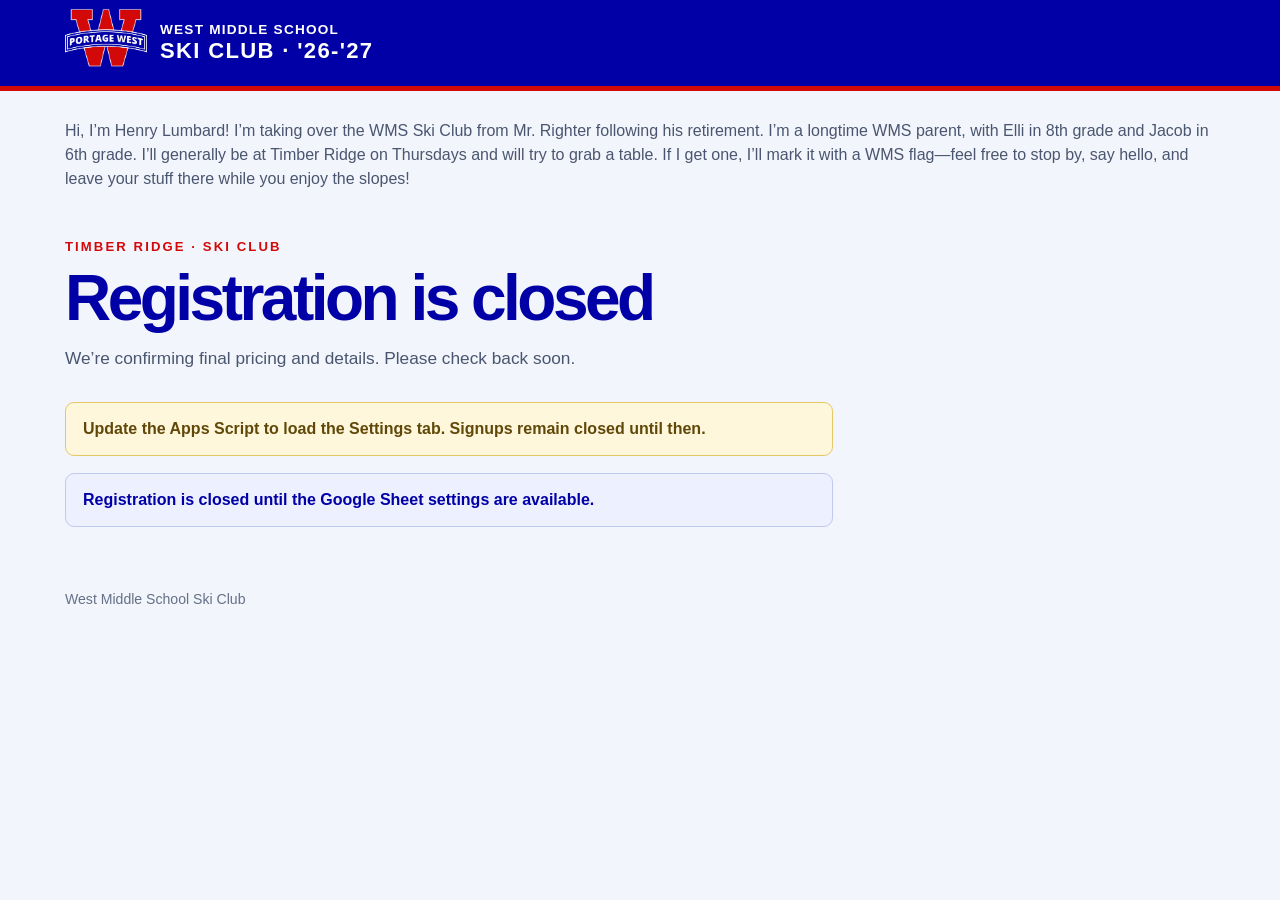
==== index.html @ 6fa9acde "Use Venmo payment links for app and web with amount and registration note" ====
<!doctype html>
<html lang="en">
<head>
  <meta charset="utf-8">
  <meta name="viewport" content="width=device-width, initial-scale=1">
  <meta name="theme-color" content="#0000a6">
  <meta name="description" content="West Middle School Ski Club punch card registration.">
  <title>Punch cards | West Middle School Ski Club</title>
  <link rel="icon" href="assets/favicon.ico?v=20261012-west" sizes="any">
  <link rel="icon" href="assets/favicon-32.png?v=20261012-west" type="image/png" sizes="32x32">
  <link rel="apple-touch-icon" href="assets/apple-touch-icon.png?v=20261012-west" sizes="180x180">
  <meta property="og:type" content="website">
  <meta property="og:site_name" content="West Middle School Ski Club">
  <meta property="og:title" content="West Middle School Ski Club · 2026–2027">
  <meta property="og:description" content="Register for Timber Ridge ski club punch cards and view cardholder prices for lift tickets, rentals, tubing, and student ski lessons.">
  <meta property="og:url" content="https://hanklumbard.github.io/west-middle-ski-club/">
  <meta property="og:image" content="https://hanklumbard.github.io/west-middle-ski-club/assets/share-preview.png?v=20261012-west">
  <meta property="og:image:secure_url" content="https://hanklumbard.github.io/west-middle-ski-club/assets/share-preview.png?v=20261012-west">
  <meta property="og:image:type" content="image/png">
  <meta property="og:image:width" content="1200">
  <meta property="og:image:height" content="630">
  <meta property="og:image:alt" content="Portage West Pioneers school logo">
  <meta name="twitter:card" content="summary_large_image">
  <meta name="twitter:title" content="West Middle School Ski Club · 2026–2027">
  <meta name="twitter:description" content="Timber Ridge punch card registration and cardholder prices.">
  <meta name="twitter:image" content="https://hanklumbard.github.io/west-middle-ski-club/assets/share-preview.png?v=20261012-west">
  <meta name="twitter:image:alt" content="Portage West Pioneers school logo">
  <link rel="stylesheet" href="styles-registration-settings.css?v=20261012-turnstile">
  <script src="config.js" defer></script>
  <script src="script.js?v=20261012-venmo-payment" defer></script>
</head>
<body>
  <header class="site-header">
    <div class="wrap header-inner">
      <a class="brand" href="./" aria-label="West Middle School Ski Club, home">
        <img class="brand-logo" src="assets/westmiddle.svg" alt="" width="82" height="69">
        <span class="brand-name">WEST MIDDLE SCHOOL <strong>SKI CLUB · '26-'27</strong></span>
      </a>
      <span class="header-price" hidden>PUNCH CARDS <strong id="headerPrices">Student $45 · Adult $45</strong></span>
    </div>
  </header>

  <section class="wrap club-welcome" aria-label="A welcome from the ski club organizer">
    <p>Hi, I’m Henry Lumbard! I’m taking over the WMS Ski Club from Mr. Righter following his retirement. I’m a longtime WMS parent, with Elli in 8th grade and Jacob in 6th grade. I’ll generally be at Timber Ridge on Thursdays and will try to grab a table. If I get one, I’ll mark it with a WMS flag—feel free to stop by, say hello, and leave your stuff there while you enjoy the slopes!</p>
  </section>

  <main class="wrap main-grid">
    <div class="main-column">
      <div class="intro">
        <p class="eyebrow">TIMBER RIDGE · SKI CLUB</p>
        <h1 id="pageTitle">Checking registration status…</h1>
        <p id="pageIntro">Loading current registration details.</p>
      </div>

      <div id="setupNotice" class="notice notice-setup" hidden role="status">Online registration is being set up. Please check back soon.</div>
      <div id="errorNotice" class="notice notice-error" hidden role="alert" tabindex="-1"></div>
      <div id="closedNotice" class="notice notice-closed" hidden role="status">Registration is closed while final pricing and details are being confirmed.</div>

      <form id="signupForm" novalidate hidden>
        <section class="form-section" aria-labelledby="guardianHeading">
          <div class="section-heading"><span class="section-num">01</span><div><h2 id="guardianHeading">Parent or guardian</h2><p>We’ll use this contact information for your registration.</p></div></div>
          <div class="field-grid two">
            <label>First name <input name="firstName" autocomplete="given-name" required maxlength="80"></label>
            <label>Last name <input name="lastName" autocomplete="family-name" required maxlength="80"></label>
            <label>Email <input name="email" type="email" autocomplete="email" inputmode="email" required maxlength="160"></label>
            <label>Cell phone <input name="cell" type="tel" autocomplete="tel" inputmode="tel" required maxlength="30"></label>
          </div>
          <div class="field-grid address">
            <label class="street">Street address <input name="street" autocomplete="street-address" required maxlength="160"></label>
            <label>City <input name="city" autocomplete="address-level2" required maxlength="80"></label>
            <label>State <input name="state" autocomplete="address-level1" required maxlength="40" value="MI"></label>
            <label>ZIP code <input name="zip" autocomplete="postal-code" inputmode="numeric" required maxlength="15"></label>
          </div>
          <fieldset class="choice-fieldset" id="guardianChoice">
            <legend>Does this parent or guardian need a punch card?</legend>
            <div class="choice-row">
              <label class="choice"><input type="radio" name="guardianCard" value="yes" required><span>Yes, add my card</span></label>
              <label class="choice"><input type="radio" name="guardianCard" value="no" required><span>No, I’m purchasing for others</span></label>
            </div>
          </fieldset>
        </section>

        <section class="form-section" aria-labelledby="peopleHeading">
          <div class="section-heading"><span class="section-num">02</span><div><h2 id="peopleHeading">Other cardholders</h2><p>Add students or adults. Each person gets a punch card.</p></div></div>
          <div id="peopleList" class="people-list"></div>
          <button id="addPerson" class="add-button" type="button"><span aria-hidden="true">+</span> Add a person</button>
        </section>

        <section class="checkout" aria-labelledby="totalHeading">
          <div><p class="checkout-label" id="totalHeading">Your punch cards</p><p id="cardCount" class="checkout-caption">Select who needs a card</p></div>
          <strong id="total" class="total">$0</strong>
          <div class="security-verification">
            <div id="turnstileWidget"></div>
            <p id="verificationStatus" class="fine-print" role="status">Loading security verification…</p>
          </div>
          <button id="submitButton" class="submit-button" type="submit">Register & continue to payment <span aria-hidden="true">→</span></button>
          <p class="fine-print">Registration doesn’t charge you. Your payment is completed separately in Venmo.</p>
        </section>
      </form>

      <section id="success" class="success" hidden tabindex="-1" aria-labelledby="successHeading">
        <span class="success-icon" aria-hidden="true">✓</span>
        <p class="eyebrow">REGISTRATION RECORDED</p>
        <h2 id="successHeading">You’re all set to pay.</h2>
        <p id="successSummary"></p>
        <div class="receipt"><span>Registration ID</span><strong id="receiptId"></strong><span>Amount due</span><strong id="receiptTotal"></strong><span>Venmo note</span><strong id="receiptNote"></strong></div>
        <button id="copyNote" class="copy-button" type="button">Copy Venmo note</button>
        <button id="copyAmount" class="copy-button" type="button">Copy amount</button>
        <a id="venmoLink" class="submit-button payment-link" href="https://venmo.com/u/Henry-Lumbard-1" target="_blank" rel="noopener noreferrer">Pay with Venmo <span aria-hidden="true">↗</span></a>
        <p><a id="venmoWebLink" href="https://account.venmo.com/pay" target="_blank" rel="noopener noreferrer" hidden>Use the Venmo website instead</a></p>
        <p class="payment-note">Pay <strong>@Henry-Lumbard-1</strong>. Confirm the recipient, amount, and note in Venmo before sending. If the amount or note is blank, enter the values shown above. Your registration shows unpaid until the organizer marks it paid.</p>
      </section>
    </div>

    <aside class="side-column" hidden aria-label="Punch card information">
      <div class="info-card">
        <div class="price-head">
          <span>SKI CLUB PUNCH CARDS</span>
          <div class="card-prices">
            <div>Student<strong id="studentCardPrice">$45</strong></div>
            <div>Adult<strong id="adultCardPrice">$45</strong></div>
          </div>
        </div>
        <div class="info-body">
          <a class="resort-logo-link" href="https://www.timberridgeski.com/" target="_blank" rel="noopener noreferrer" aria-label="Visit Timber Ridge Ski Area">
            <img src="assets/timberridge.png" alt="Timber Ridge Ski Area" width="320" height="128">
          </a>
          <h2>Cardholder discounts</h2>
          <div class="rate"><span>Student lift ticket</span><strong id="studentLiftPrice">$28</strong><small id="studentLiftNote">Any day</small><small class="regular-price">Regularly $47 to $54</small></div>
          <div class="rate"><span>Adult weekday lift ticket</span><strong id="adultWeekdayLiftPrice">$28</strong><small>Weekdays and non-holidays</small><small class="regular-price">Regularly $52</small></div>
          <div class="rate"><span>Adult weekend/holiday lift ticket</span><strong id="adultWeekendLiftPrice">$33</strong><small>Weekends and holidays</small><small class="regular-price">Regularly $64</small></div>
          <div class="rate"><span>Ski rental</span><strong id="rentalPrice">$26</strong><small class="regular-price">Regularly $40</small></div>
          <div class="rate"><span>Snowboard rental</span><strong id="snowboardRentalPrice">$40</strong><small class="regular-price">Regularly $40</small></div>
          <div class="rate"><span>Tubing</span><strong id="tubingPrice">$20</strong><small id="tubingDetails">Three 2-hour sessions per card · $20 per session</small><small class="regular-price" id="tubingRegularPrice">Regularly $28 per session</small></div>
          <div class="rate"><span>Introductory ski lessons</span><strong id="studentLessonPrice">$10</strong><small>Students · Two introductory lessons per card · $10 each</small><small class="regular-price" id="studentLessonRegularPrice">Regularly $40 each</small></div>
          <p class="info-foot" id="discountFoot">Lift tickets, rentals, tubing, and lessons are paid for separately at the rates shown.</p>
        </div>
      </div>
    </aside>
  </main>

  <template id="personTemplate">
    <fieldset class="person-card">
      <legend class="sr-only">Other cardholder</legend>
      <div class="person-heading"><h3>Person <span class="person-number"></span></h3><button class="remove-button" type="button" aria-label="Remove person">Remove</button></div>
      <div class="field-grid two">
        <label>First name <input data-field="firstName" autocomplete="off" required maxlength="80"></label>
        <label>Last name <input data-field="lastName" autocomplete="off" required maxlength="80"></label>
      </div>
      <div class="field-grid two person-options">
        <label>Cardholder type <select data-field="type"><option value="Student">Student</option><option value="Adult">Adult</option></select></label>
      </div>
    </fieldset>
  </template>
  <footer class="wrap footer">West Middle School Ski Club</footer>
</body>
</html>
---- styles-registration-settings.css ----
:root{font-family:Arial,Helvetica,sans-serif;color:#17243b;background:#f2f5fb;font-size:16px;line-height:1.5;font-synthesis:none}*{box-sizing:border-box}body{margin:0}button,input,select{font:inherit}button{cursor:pointer}button:disabled{cursor:wait;opacity:.65}a{color:inherit}.wrap{width:min(1150px,calc(100% - 40px));margin-inline:auto}.site-header{background:#0000a6;color:#fff;border-bottom:5px solid #d30909}.header-inner{min-height:86px;display:flex;align-items:center;justify-content:space-between;gap:24px}.brand{display:flex;align-items:center;gap:13px;text-decoration:none}.brand-logo{display:block;width:82px;height:auto;max-height:70px;object-fit:contain;flex:none}.brand-name{font-size:.85rem;font-weight:800;line-height:1.18;letter-spacing:.09em}.brand-name strong{display:block;font-size:1.38rem;letter-spacing:.06em}.header-price{font-size:.75rem;font-weight:800;letter-spacing:.08em;text-align:right}.header-price strong{display:block;font-size:1.2rem;letter-spacing:0}.main-grid{display:grid;grid-template-columns:minmax(0,1fr) 340px;gap:42px;padding-top:46px;padding-bottom:45px;align-items:start}.intro{margin:0 0 30px}.eyebrow{font-size:.82rem;letter-spacing:.16em;color:#d30909;font-weight:900;margin:0 0 8px}h1,h2,h3,p{margin-top:0}h1{font-size:clamp(2.45rem,5vw,4.2rem);letter-spacing:-.055em;line-height:1.05;margin-bottom:14px;color:#0000a6}.intro>p:last-child{font-size:1.08rem;max-width:61ch;color:#4a5670;margin:0}.form-section{background:#fff;border:1px solid #dce2ef;border-radius:16px;padding:27px 30px;margin-bottom:18px;box-shadow:0 8px 28px rgba(10,24,70,.04)}.section-heading{display:flex;gap:15px;align-items:start;margin-bottom:25px}.section-num{display:grid;place-items:center;flex:none;width:40px;height:40px;background:#edf0ff;color:#0000a6;border-radius:10px;font-weight:900}.section-heading h2{font-size:1.5rem;letter-spacing:-.025em;margin:0 0 1px}.section-heading p{color:#657087;margin:0}.field-grid{display:grid;gap:17px;margin-bottom:17px}.field-grid.two{grid-template-columns:repeat(2,minmax(0,1fr))}.field-grid.address{grid-template-columns:2fr .9fr .55fr .8fr}.field-grid.address .street{grid-column:1/-1}.field-grid label,.choice-label{display:block;color:#27354b;font-weight:700;font-size:.91rem}.field-grid input,.field-grid select{display:block;width:100%;min-height:46px;margin-top:7px;padding:10px 12px;border:1px solid #bfc9d8;border-radius:8px;background:#fff;color:#17243b;outline:none}.field-grid input:focus,.field-grid select:focus{border-color:#0000a6;box-shadow:0 0 0 3px #0000a622}.field-grid input[aria-invalid=true]{border-color:#bb1515}.choice-fieldset,.person-card{border:0;padding:0;margin:0;min-width:0}.choice-fieldset legend{font-weight:700;font-size:.96rem;padding:0;margin:3px 0 10px}.choice-row{display:flex;flex-wrap:wrap;gap:10px}.choice{display:inline-flex;align-items:center;gap:8px;border:1px solid #cbd3e1;border-radius:9px;padding:10px 12px;min-height:46px;font-weight:600;font-size:.94rem;cursor:pointer;background:#fff}.choice:has(input:checked){border-color:#0000a6;background:#eef0ff;color:#0000a6}.choice input{accent-color:#0000a6;width:17px;height:17px;margin:0}.people-list{display:grid;gap:15px}.person-card{background:#f8faff;border:1px solid #dce2ef;border-radius:12px;padding:19px;margin-bottom:16px}.person-heading{display:flex;justify-content:space-between;align-items:center;gap:12px;margin-bottom:12px}.person-heading h3{font-size:1.08rem;margin:0}.remove-button{background:none;color:#a31522;border:0;text-decoration:underline;font-size:.9rem;padding:7px}.person-options{margin-bottom:0}.card-choice .choice-row{margin-top:7px}.card-choice .choice{padding:8px 15px}.add-button{border:2px dashed #a9b7d8;color:#0000a6;background:#f8faff;font-weight:800;border-radius:10px;padding:11px 17px;min-height:46px}.add-button span{font-size:1.3rem;line-height:0;margin-right:5px}.checkout{display:grid;grid-template-columns:1fr auto;align-items:center;background:#0000a6;color:#fff;border-radius:16px;padding:25px 30px;gap:15px;box-shadow:0 14px 30px #0000a621}.checkout-label{font-weight:800;font-size:1.15rem;margin:0}.checkout-caption{color:#e2e7ff;margin:2px 0 0}.total{font-size:2.5rem;letter-spacing:-.05em;line-height:1}.submit-button{grid-column:1/-1;display:flex;align-items:center;justify-content:space-between;gap:12px;border:0;border-radius:9px;background:#d30909;color:#fff;padding:15px 20px;min-height:54px;font-weight:800;text-decoration:none;text-align:left;font-size:1rem}.submit-button:hover{background:#b10808}.submit-button span{font-size:1.35rem}.fine-print{grid-column:1/-1;color:#e2e7ff;margin:0;font-size:.86rem}.side-column{padding-top:66px}.info-card{background:white;border:1px solid #dce2ef;border-radius:16px;overflow:hidden;box-shadow:0 12px 30px rgba(10,24,70,.07)}.price-head{background:#0000a6;color:#fff;padding:25px 26px;border-bottom:5px solid #d30909}.price-head>span{display:block;font-weight:800;letter-spacing:.1em;font-size:.82rem}.price-head strong{font-size:2.6rem;letter-spacing:-.06em;line-height:1.25}.price-head small{font-size:1rem;font-weight:500;letter-spacing:0}.info-body{padding:24px 26px}.info-body h2{font-size:1.2rem;margin-bottom:12px}.rate{display:grid;grid-template-columns:1fr auto;gap:1px 9px;padding:13px 0;border-bottom:1px solid #e3e8f2}.rate>span{font-weight:700}.rate strong{color:#0000a6;white-space:nowrap}.rate small{grid-column:1/-1;color:#607087;font-size:.84rem}.rate small.regular-price{grid-column:1/-1;text-align:right}.info-foot{color:#56647c;font-size:.9rem;margin:18px 0 0}.notice{padding:14px 17px;border-radius:9px;margin-bottom:17px;font-weight:600}.notice-setup{background:#fff7db;border:1px solid #e5c866;color:#604809}.notice-error{background:#fff0f0;border:1px solid #e2abab;color:#942121}.success{background:#fff;border:1px solid #dce2ef;border-radius:16px;padding:34px;box-shadow:0 12px 30px rgba(10,24,70,.06)}.success-icon{display:grid;place-items:center;width:52px;height:52px;border-radius:50%;background:#e3f5e8;color:#17703a;font-size:1.7rem;font-weight:900;margin-bottom:18px}.success h2{font-size:2.1rem;color:#0000a6;letter-spacing:-.04em;margin-bottom:10px}.success>p:not(.eyebrow){color:#4b5a70}.receipt{display:grid;grid-template-columns:1fr auto;gap:10px;border-block:1px solid #dce2ef;padding:19px 0;margin:24px 0}.receipt strong{text-align:right;overflow-wrap:anywhere}.payment-link{width:100%}.success .payment-note{font-size:.9rem;margin:17px 0 0}.footer{padding:0 0 35px;color:#647087;font-size:.88rem}.sr-only{position:absolute;width:1px;height:1px;overflow:hidden;clip:rect(0,0,0,0);white-space:nowrap}[hidden]{display:none!important}:focus-visible{outline:3px solid #d30909;outline-offset:3px}@media(max-width:850px){.main-grid{grid-template-columns:1fr;gap:18px}.side-column{padding-top:0;grid-row:1}.main-column{grid-row:2}.info-card{max-width:none}.info-body{display:block}}@media(max-width:580px){.wrap{width:min(100% - 28px,1150px)}.header-inner{min-height:76px}.brand-logo{width:72px;max-height:61px}.brand-name{font-size:.69rem}.brand-name strong{font-size:1.05rem}.header-price{display:none}.main-grid{padding-top:30px;gap:24px}.intro{margin-bottom:23px}.intro>p:last-child{font-size:1rem}.form-section{padding:22px 18px}.section-heading{gap:11px;margin-bottom:20px}.section-heading h2{font-size:1.33rem}.section-heading p{font-size:.93rem}.field-grid.two,.field-grid.address{grid-template-columns:1fr}.field-grid.address .street{grid-column:auto}.field-grid{gap:15px}.person-card{padding:16px}.person-options{margin-bottom:0}.choice-row{gap:7px}.choice{font-size:.88rem;padding:9px 10px}.checkout{padding:21px 18px}.success{padding:24px 20px}}

.club-welcome{padding-top:28px;color:#4a5670}.club-welcome p{margin:0}

.copy-button{display:inline-flex;align-items:center;border:1px solid #aebbd5;border-radius:8px;background:#fff;color:#0000a6;padding:9px 13px;font-weight:800;margin:-8px 0 18px;min-height:42px}.copy-button:hover{background:#eef0ff}

.resort-logo-link{display:flex;align-items:center;justify-content:center;padding:0;min-height:0;margin:0 0 20px;transition:transform .15s ease,box-shadow .15s ease}.resort-logo-link:hover{transform:translateY(-2px);box-shadow:0 8px 20px #0000a626}.resort-logo-link img{display:block;width:100%;max-width:320px;height:auto;object-fit:contain}

.notice-closed{background:#edf0ff;border:1px solid #bfc8ef;color:#0000a6}.card-prices{display:flex;gap:24px;margin-top:8px}.card-prices>div{font-weight:700;font-size:.84rem;letter-spacing:.02em}.card-prices strong{display:block;font-size:2rem;letter-spacing:-.05em;line-height:1.1}@media(max-width:580px){.card-prices{gap:18px}.card-prices strong{font-size:1.8rem}}

.security-verification{grid-column:1/-1;min-width:0}.security-verification .fine-print{margin-top:8px}.security-verification #turnstileWidget{min-height:65px}
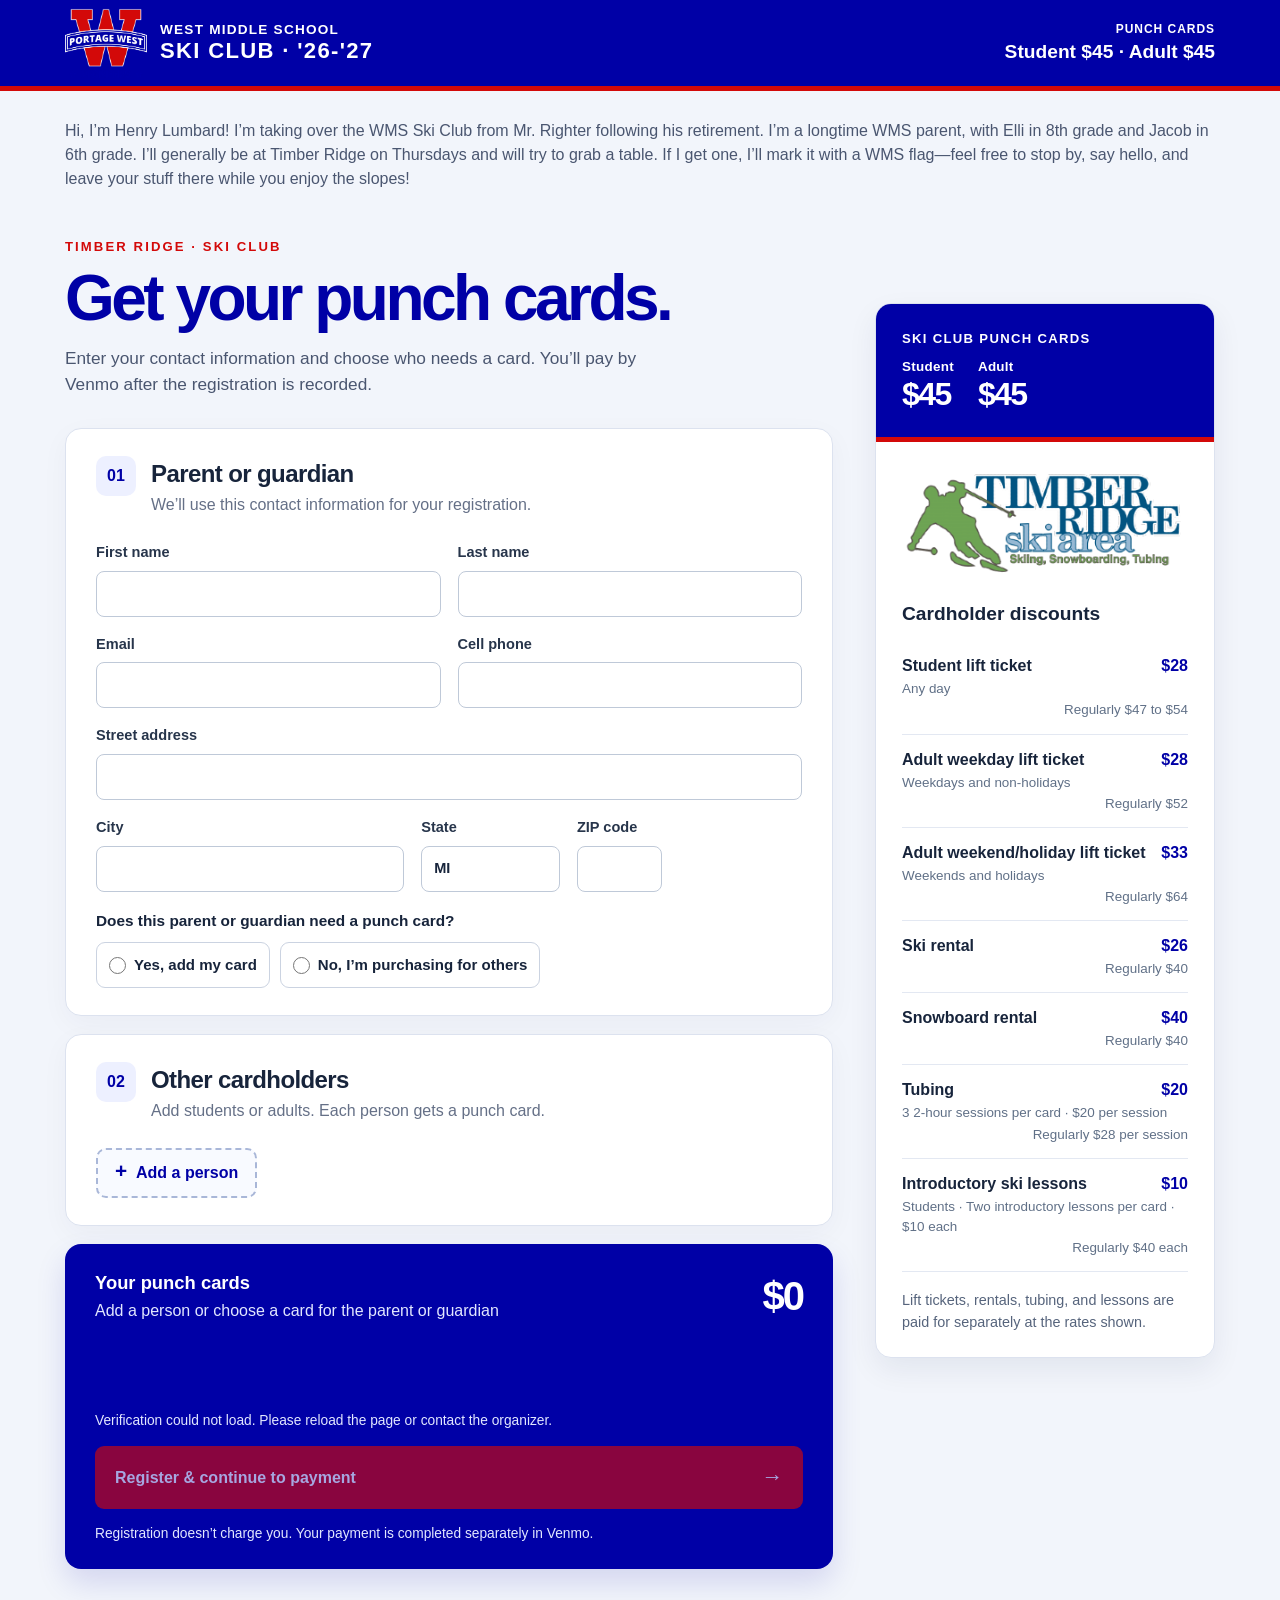
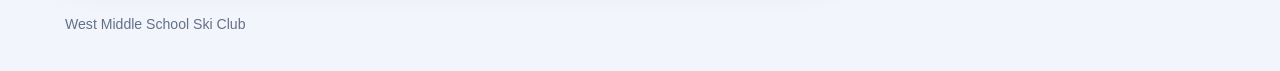
==== commit 4a91693d: "Keep registration open without Google Sheet settings requests" ====
--- a/index.html
+++ b/index.html
@@ -26,8 +26,8 @@
   <meta name="twitter:image" content="https://hanklumbard.github.io/west-middle-ski-club/assets/share-preview.png?v=20261012-west">
   <meta name="twitter:image:alt" content="Portage West Pioneers school logo">
   <link rel="stylesheet" href="styles-registration-settings.css?v=20261012-turnstile">
-  <script src="config.js" defer></script>
-  <script src="script.js?v=20261012-venmo-payment" defer></script>
+  <script src="config.js?v=20261012-static-registration" defer></script>
+  <script src="script.js?v=20261012-static-registration" defer></script>
 </head>
 <body>
   <header class="site-header">
@@ -48,8 +48,8 @@
     <div class="main-column">
       <div class="intro">
         <p class="eyebrow">TIMBER RIDGE · SKI CLUB</p>
-        <h1 id="pageTitle">Checking registration status…</h1>
-        <p id="pageIntro">Loading current registration details.</p>
+        <h1 id="pageTitle">Get your punch cards.</h1>
+        <p id="pageIntro">Enter your contact information and choose who needs a card. You’ll pay by Venmo after the registration is recorded.</p>
       </div>
 
       <div id="setupNotice" class="notice notice-setup" hidden role="status">Online registration is being set up. Please check back soon.</div>
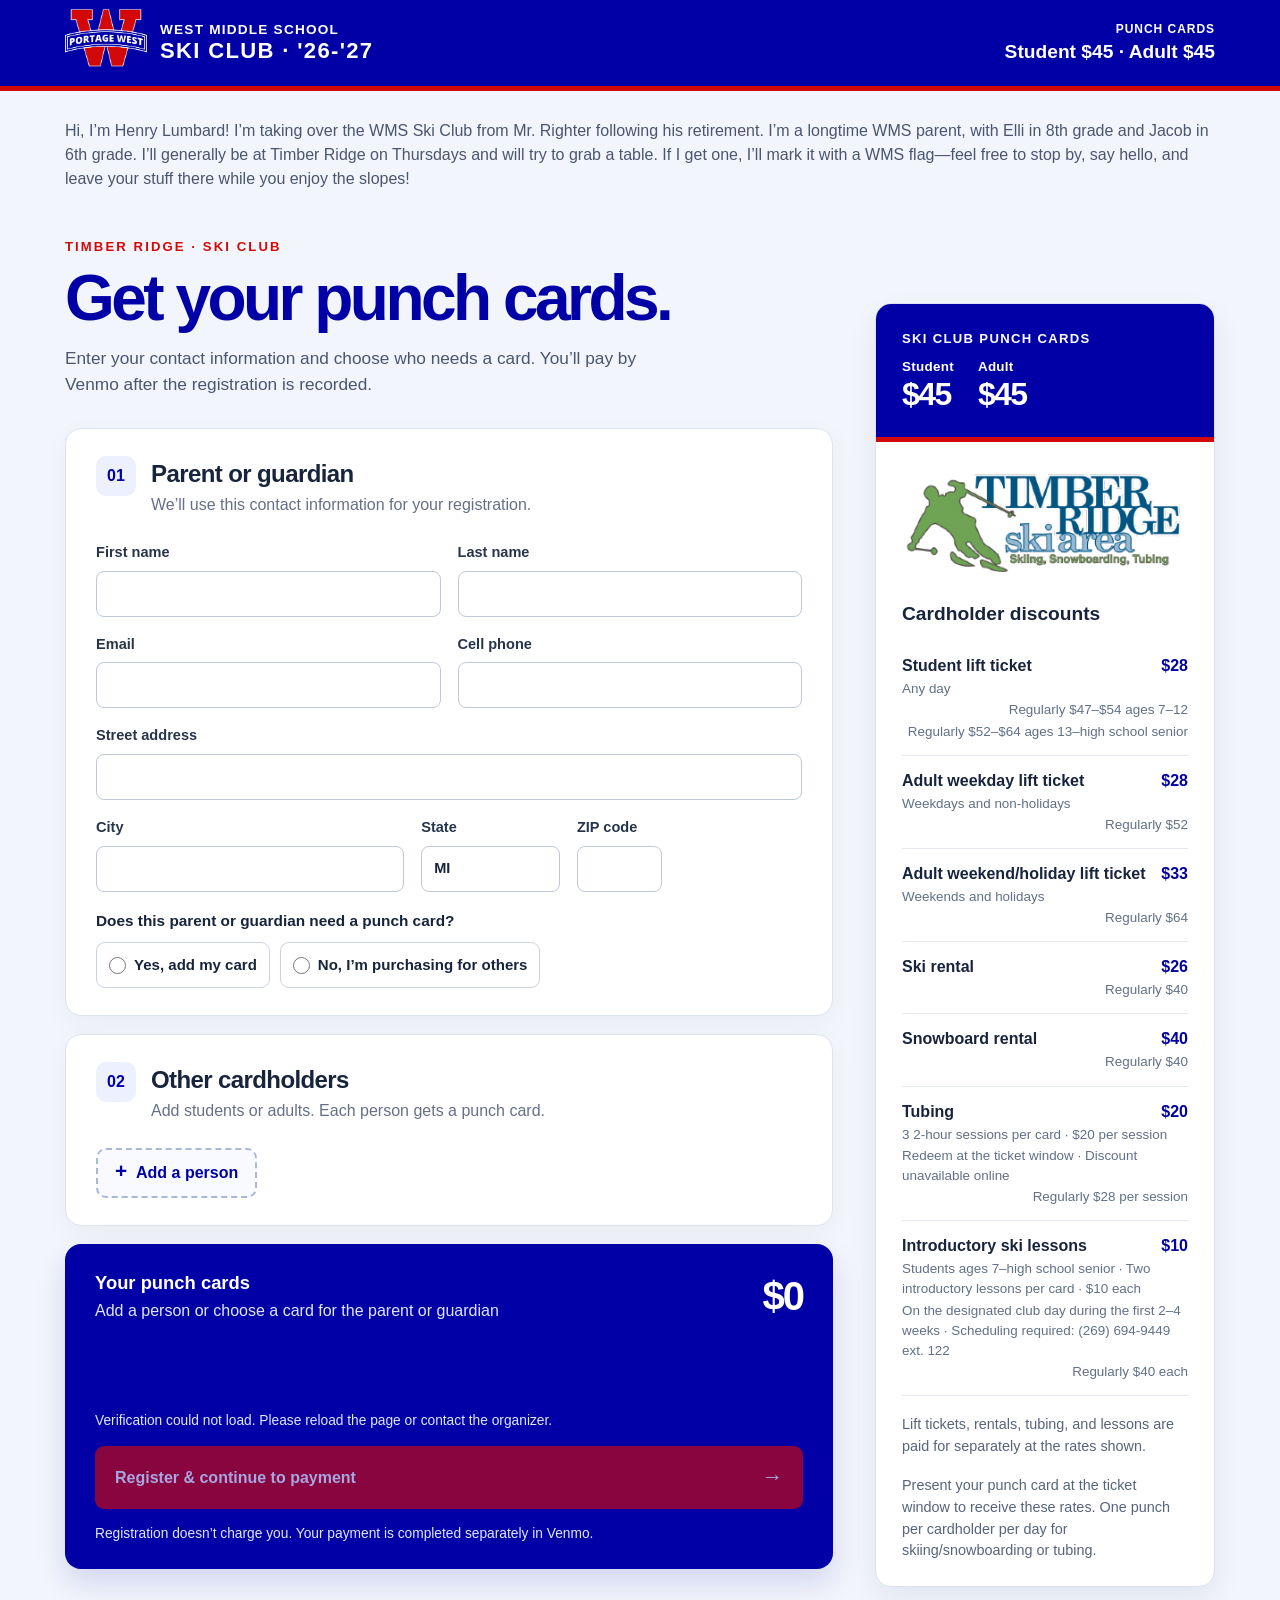
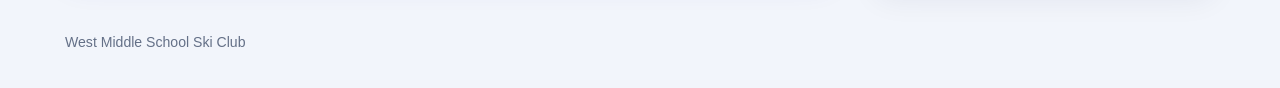
==== commit 80226dfd: "Clarify regular student prices and punch card benefit conditions" ====
--- a/index.html
+++ b/index.html
@@ -126,14 +126,15 @@
             <img src="assets/timberridge.png" alt="Timber Ridge Ski Area" width="320" height="128">
           </a>
           <h2>Cardholder discounts</h2>
-          <div class="rate"><span>Student lift ticket</span><strong id="studentLiftPrice">$28</strong><small id="studentLiftNote">Any day</small><small class="regular-price">Regularly $47 to $54</small></div>
+          <div class="rate"><span>Student lift ticket</span><strong id="studentLiftPrice">$28</strong><small id="studentLiftNote">Any day</small><small class="regular-price">Regularly $47–$54 ages 7–12</small><small class="regular-price">Regularly $52–$64 ages 13–high school senior</small></div>
           <div class="rate"><span>Adult weekday lift ticket</span><strong id="adultWeekdayLiftPrice">$28</strong><small>Weekdays and non-holidays</small><small class="regular-price">Regularly $52</small></div>
           <div class="rate"><span>Adult weekend/holiday lift ticket</span><strong id="adultWeekendLiftPrice">$33</strong><small>Weekends and holidays</small><small class="regular-price">Regularly $64</small></div>
           <div class="rate"><span>Ski rental</span><strong id="rentalPrice">$26</strong><small class="regular-price">Regularly $40</small></div>
           <div class="rate"><span>Snowboard rental</span><strong id="snowboardRentalPrice">$40</strong><small class="regular-price">Regularly $40</small></div>
-          <div class="rate"><span>Tubing</span><strong id="tubingPrice">$20</strong><small id="tubingDetails">Three 2-hour sessions per card · $20 per session</small><small class="regular-price" id="tubingRegularPrice">Regularly $28 per session</small></div>
-          <div class="rate"><span>Introductory ski lessons</span><strong id="studentLessonPrice">$10</strong><small>Students · Two introductory lessons per card · $10 each</small><small class="regular-price" id="studentLessonRegularPrice">Regularly $40 each</small></div>
+          <div class="rate"><span>Tubing</span><strong id="tubingPrice">$20</strong><small id="tubingDetails">Three 2-hour sessions per card · $20 per session</small><small>Redeem at the ticket window · Discount unavailable online</small><small class="regular-price" id="tubingRegularPrice">Regularly $28 per session</small></div>
+          <div class="rate"><span>Introductory ski lessons</span><strong id="studentLessonPrice">$10</strong><small>Students ages 7–high school senior · Two introductory lessons per card · $10 each</small><small>On the designated club day during the first 2–4 weeks · Scheduling required: (269) 694-9449 ext. 122</small><small class="regular-price" id="studentLessonRegularPrice">Regularly $40 each</small></div>
           <p class="info-foot" id="discountFoot">Lift tickets, rentals, tubing, and lessons are paid for separately at the rates shown.</p>
+          <p class="info-foot">Present your punch card at the ticket window to receive these rates. One punch per cardholder per day for skiing/snowboarding or tubing.</p>
         </div>
       </div>
     </aside>
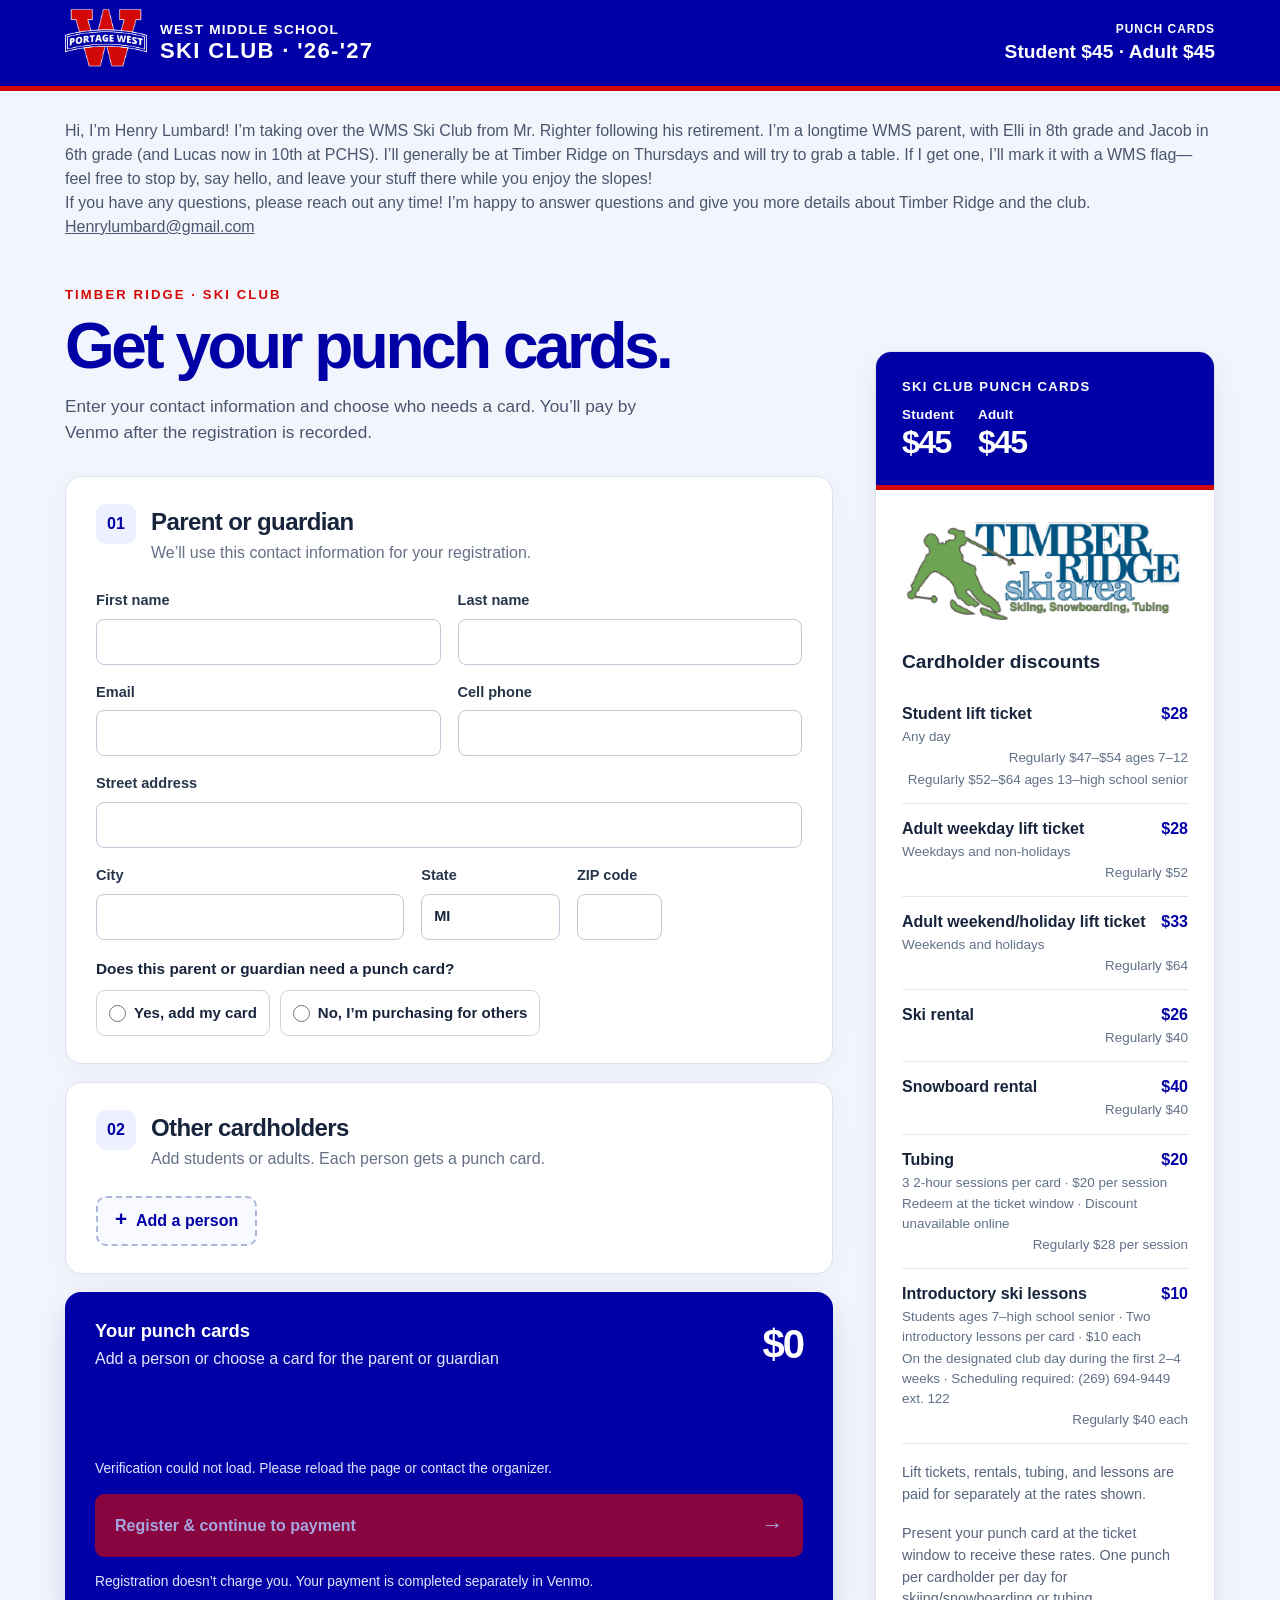
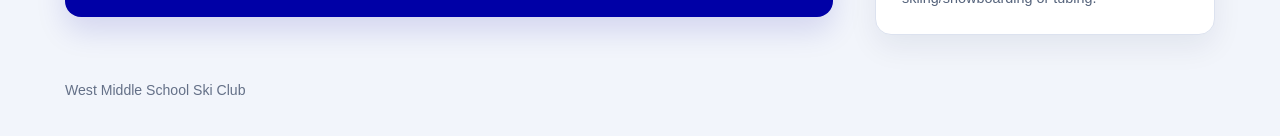
==== commit 59c615f2: "Expand organizer introduction with Lucas and contact email" ====
--- a/index.html
+++ b/index.html
@@ -41,7 +41,8 @@
   </header>
 
   <section class="wrap club-welcome" aria-label="A welcome from the ski club organizer">
-    <p>Hi, I’m Henry Lumbard! I’m taking over the WMS Ski Club from Mr. Righter following his retirement. I’m a longtime WMS parent, with Elli in 8th grade and Jacob in 6th grade. I’ll generally be at Timber Ridge on Thursdays and will try to grab a table. If I get one, I’ll mark it with a WMS flag—feel free to stop by, say hello, and leave your stuff there while you enjoy the slopes!</p>
+    <p>Hi, I’m Henry Lumbard! I’m taking over the WMS Ski Club from Mr. Righter following his retirement. I’m a longtime WMS parent, with Elli in 8th grade and Jacob in 6th grade (and Lucas now in 10th at PCHS). I’ll generally be at Timber Ridge on Thursdays and will try to grab a table. If I get one, I’ll mark it with a WMS flag—feel free to stop by, say hello, and leave your stuff there while you enjoy the slopes!</p>
+    <p>If you have any questions, please reach out any time! I’m happy to answer questions and give you more details about Timber Ridge and the club. <a href="mailto:Henrylumbard@gmail.com">Henrylumbard@gmail.com</a></p>
   </section>
 
   <main class="wrap main-grid">
@@ -154,5 +155,8 @@
     </fieldset>
   </template>
   <footer class="wrap footer">West Middle School Ski Club</footer>
+  <!-- Cloudflare Web Analytics -->
+  <script type="module" src="https://static.cloudflareinsights.com/beacon.min.js" data-cf-beacon='{"token": "12eb7fe94dc54f6b9ae5ec940f3f2a9b"}'></script>
+  <!-- End Cloudflare Web Analytics -->
 </body>
 </html>
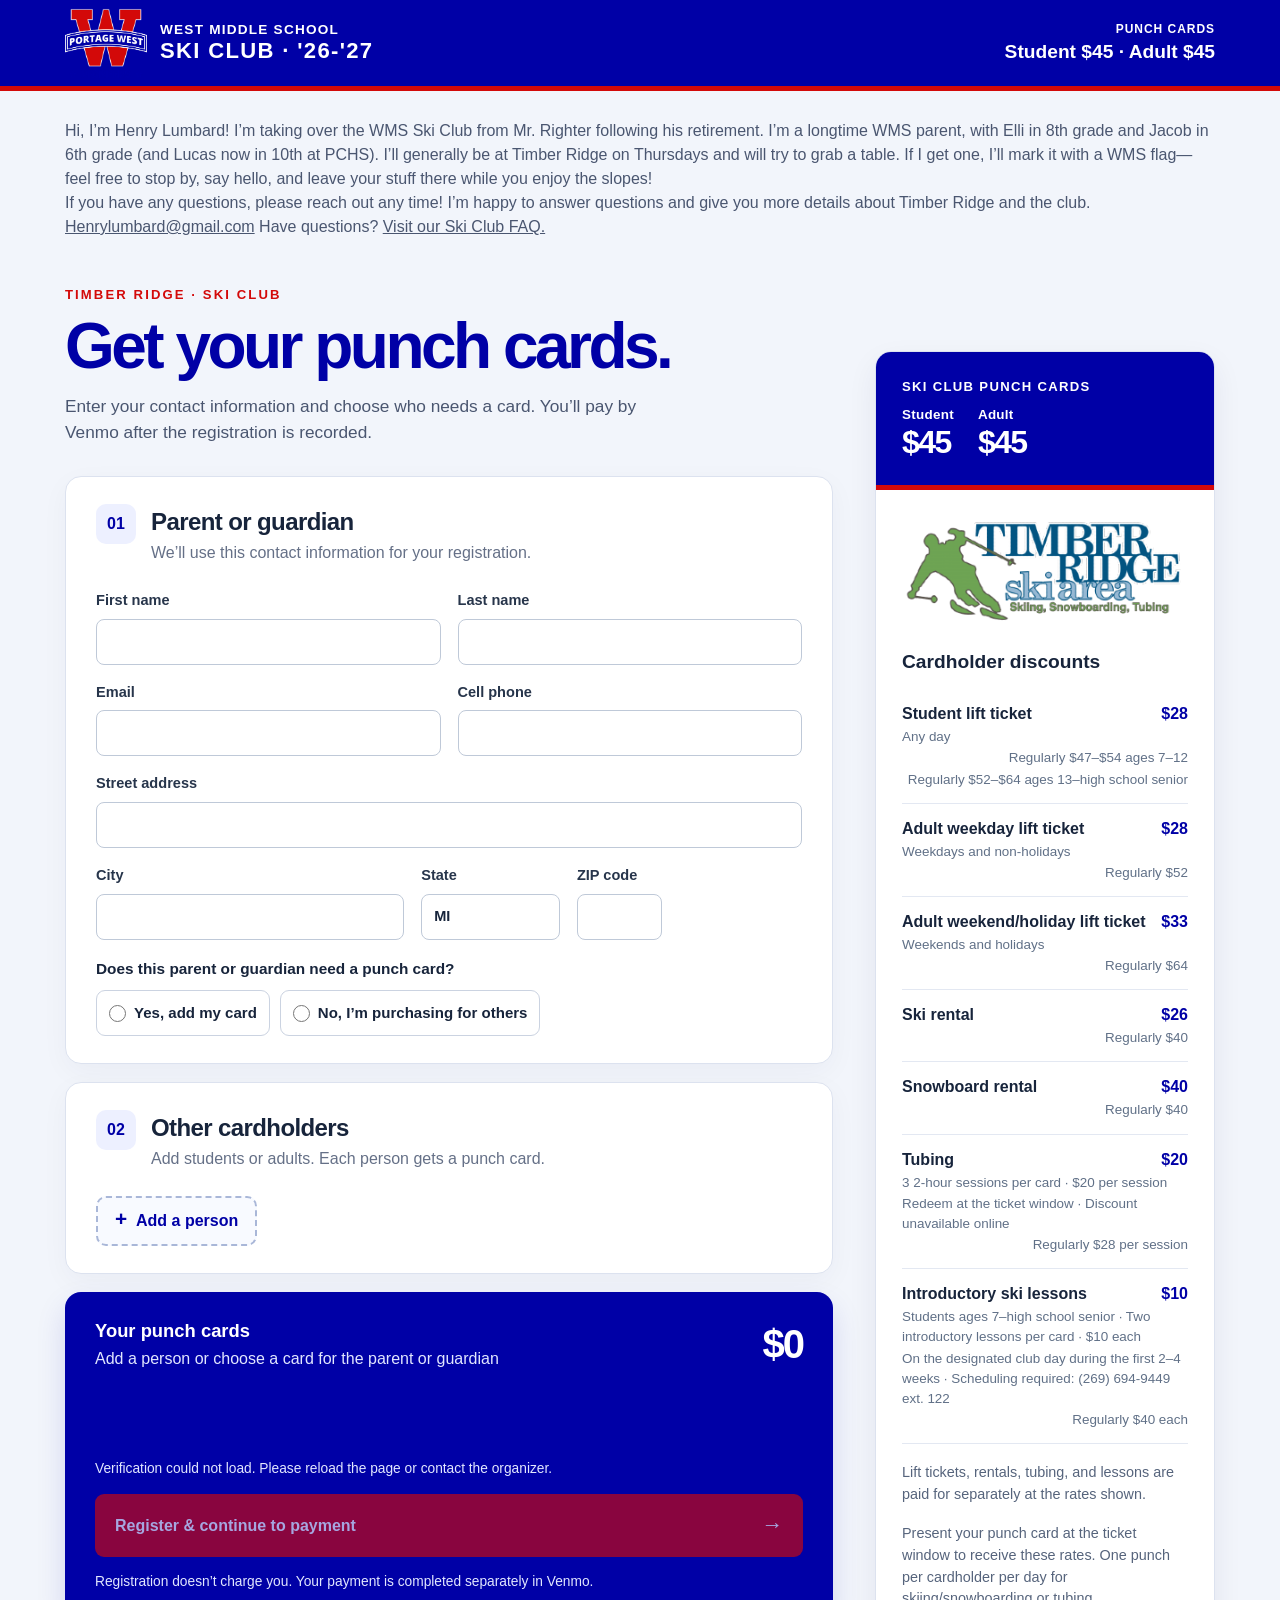
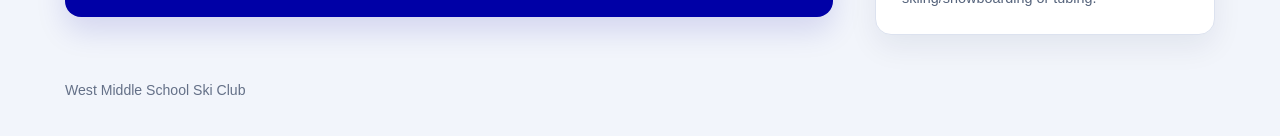
==== commit 0e9deec8: "Add ski club FAQ and link from organizer introduction" ====
--- a/index.html
+++ b/index.html
@@ -42,7 +42,7 @@
 
   <section class="wrap club-welcome" aria-label="A welcome from the ski club organizer">
     <p>Hi, I’m Henry Lumbard! I’m taking over the WMS Ski Club from Mr. Righter following his retirement. I’m a longtime WMS parent, with Elli in 8th grade and Jacob in 6th grade (and Lucas now in 10th at PCHS). I’ll generally be at Timber Ridge on Thursdays and will try to grab a table. If I get one, I’ll mark it with a WMS flag—feel free to stop by, say hello, and leave your stuff there while you enjoy the slopes!</p>
-    <p>If you have any questions, please reach out any time! I’m happy to answer questions and give you more details about Timber Ridge and the club. <a href="mailto:Henrylumbard@gmail.com">Henrylumbard@gmail.com</a></p>
+    <p>If you have any questions, please reach out any time! I’m happy to answer questions and give you more details about Timber Ridge and the club. <a href="mailto:Henrylumbard@gmail.com">Henrylumbard@gmail.com</a> Have questions? <a href="faq.html">Visit our Ski Club FAQ.</a></p>
   </section>
 
   <main class="wrap main-grid">
--- a/styles-registration-settings.css
+++ b/styles-registration-settings.css
@@ -1,4 +1,4 @@
-:root{font-family:Arial,Helvetica,sans-serif;color:#17243b;background:#f2f5fb;font-size:16px;line-height:1.5;font-synthesis:none}*{box-sizing:border-box}body{margin:0}button,input,select{font:inherit}button{cursor:pointer}button:disabled{cursor:wait;opacity:.65}a{color:inherit}.wrap{width:min(1150px,calc(100% - 40px));margin-inline:auto}.site-header{background:#0000a6;color:#fff;border-bottom:5px solid #d30909}.header-inner{min-height:86px;display:flex;align-items:center;justify-content:space-between;gap:24px}.brand{display:flex;align-items:center;gap:13px;text-decoration:none}.brand-logo{display:block;width:82px;height:auto;max-height:70px;object-fit:contain;flex:none}.brand-name{font-size:.85rem;font-weight:800;line-height:1.18;letter-spacing:.09em}.brand-name strong{display:block;font-size:1.38rem;letter-spacing:.06em}.header-price{font-size:.75rem;font-weight:800;letter-spacing:.08em;text-align:right}.header-price strong{display:block;font-size:1.2rem;letter-spacing:0}.main-grid{display:grid;grid-template-columns:minmax(0,1fr) 340px;gap:42px;padding-top:46px;padding-bottom:45px;align-items:start}.intro{margin:0 0 30px}.eyebrow{font-size:.82rem;letter-spacing:.16em;color:#d30909;font-weight:900;margin:0 0 8px}h1,h2,h3,p{margin-top:0}h1{font-size:clamp(2.45rem,5vw,4.2rem);letter-spacing:-.055em;line-height:1.05;margin-bottom:14px;color:#0000a6}.intro>p:last-child{font-size:1.08rem;max-width:61ch;color:#4a5670;margin:0}.form-section{background:#fff;border:1px solid #dce2ef;border-radius:16px;padding:27px 30px;margin-bottom:18px;box-shadow:0 8px 28px rgba(10,24,70,.04)}.section-heading{display:flex;gap:15px;align-items:start;margin-bottom:25px}.section-num{display:grid;place-items:center;flex:none;width:40px;height:40px;background:#edf0ff;color:#0000a6;border-radius:10px;font-weight:900}.section-heading h2{font-size:1.5rem;letter-spacing:-.025em;margin:0 0 1px}.section-heading p{color:#657087;margin:0}.field-grid{display:grid;gap:17px;margin-bottom:17px}.field-grid.two{grid-template-columns:repeat(2,minmax(0,1fr))}.field-grid.address{grid-template-columns:2fr .9fr .55fr .8fr}.field-grid.address .street{grid-column:1/-1}.field-grid label,.choice-label{display:block;color:#27354b;font-weight:700;font-size:.91rem}.field-grid input,.field-grid select{display:block;width:100%;min-height:46px;margin-top:7px;padding:10px 12px;border:1px solid #bfc9d8;border-radius:8px;background:#fff;color:#17243b;outline:none}.field-grid input:focus,.field-grid select:focus{border-color:#0000a6;box-shadow:0 0 0 3px #0000a622}.field-grid input[aria-invalid=true]{border-color:#bb1515}.choice-fieldset,.person-card{border:0;padding:0;margin:0;min-width:0}.choice-fieldset legend{font-weight:700;font-size:.96rem;padding:0;margin:3px 0 10px}.choice-row{display:flex;flex-wrap:wrap;gap:10px}.choice{display:inline-flex;align-items:center;gap:8px;border:1px solid #cbd3e1;border-radius:9px;padding:10px 12px;min-height:46px;font-weight:600;font-size:.94rem;cursor:pointer;background:#fff}.choice:has(input:checked){border-color:#0000a6;background:#eef0ff;color:#0000a6}.choice input{accent-color:#0000a6;width:17px;height:17px;margin:0}.people-list{display:grid;gap:15px}.person-card{background:#f8faff;border:1px solid #dce2ef;border-radius:12px;padding:19px;margin-bottom:16px}.person-heading{display:flex;justify-content:space-between;align-items:center;gap:12px;margin-bottom:12px}.person-heading h3{font-size:1.08rem;margin:0}.remove-button{background:none;color:#a31522;border:0;text-decoration:underline;font-size:.9rem;padding:7px}.person-options{margin-bottom:0}.card-choice .choice-row{margin-top:7px}.card-choice .choice{padding:8px 15px}.add-button{border:2px dashed #a9b7d8;color:#0000a6;background:#f8faff;font-weight:800;border-radius:10px;padding:11px 17px;min-height:46px}.add-button span{font-size:1.3rem;line-height:0;margin-right:5px}.checkout{display:grid;grid-template-columns:1fr auto;align-items:center;background:#0000a6;color:#fff;border-radius:16px;padding:25px 30px;gap:15px;box-shadow:0 14px 30px #0000a621}.checkout-label{font-weight:800;font-size:1.15rem;margin:0}.checkout-caption{color:#e2e7ff;margin:2px 0 0}.total{font-size:2.5rem;letter-spacing:-.05em;line-height:1}.submit-button{grid-column:1/-1;display:flex;align-items:center;justify-content:space-between;gap:12px;border:0;border-radius:9px;background:#d30909;color:#fff;padding:15px 20px;min-height:54px;font-weight:800;text-decoration:none;text-align:left;font-size:1rem}.submit-button:hover{background:#b10808}.submit-button span{font-size:1.35rem}.fine-print{grid-column:1/-1;color:#e2e7ff;margin:0;font-size:.86rem}.side-column{padding-top:66px}.info-card{background:white;border:1px solid #dce2ef;border-radius:16px;overflow:hidden;box-shadow:0 12px 30px rgba(10,24,70,.07)}.price-head{background:#0000a6;color:#fff;padding:25px 26px;border-bottom:5px solid #d30909}.price-head>span{display:block;font-weight:800;letter-spacing:.1em;font-size:.82rem}.price-head strong{font-size:2.6rem;letter-spacing:-.06em;line-height:1.25}.price-head small{font-size:1rem;font-weight:500;letter-spacing:0}.info-body{padding:24px 26px}.info-body h2{font-size:1.2rem;margin-bottom:12px}.rate{display:grid;grid-template-columns:1fr auto;gap:1px 9px;padding:13px 0;border-bottom:1px solid #e3e8f2}.rate>span{font-weight:700}.rate strong{color:#0000a6;white-space:nowrap}.rate small{grid-column:1/-1;color:#607087;font-size:.84rem}.rate small.regular-price{grid-column:1/-1;text-align:right}.info-foot{color:#56647c;font-size:.9rem;margin:18px 0 0}.notice{padding:14px 17px;border-radius:9px;margin-bottom:17px;font-weight:600}.notice-setup{background:#fff7db;border:1px solid #e5c866;color:#604809}.notice-error{background:#fff0f0;border:1px solid #e2abab;color:#942121}.success{background:#fff;border:1px solid #dce2ef;border-radius:16px;padding:34px;box-shadow:0 12px 30px rgba(10,24,70,.06)}.success-icon{display:grid;place-items:center;width:52px;height:52px;border-radius:50%;background:#e3f5e8;color:#17703a;font-size:1.7rem;font-weight:900;margin-bottom:18px}.success h2{font-size:2.1rem;color:#0000a6;letter-spacing:-.04em;margin-bottom:10px}.success>p:not(.eyebrow){color:#4b5a70}.receipt{display:grid;grid-template-columns:1fr auto;gap:10px;border-block:1px solid #dce2ef;padding:19px 0;margin:24px 0}.receipt strong{text-align:right;overflow-wrap:anywhere}.payment-link{width:100%}.success .payment-note{font-size:.9rem;margin:17px 0 0}.footer{padding:0 0 35px;color:#647087;font-size:.88rem}.sr-only{position:absolute;width:1px;height:1px;overflow:hidden;clip:rect(0,0,0,0);white-space:nowrap}[hidden]{display:none!important}:focus-visible{outline:3px solid #d30909;outline-offset:3px}@media(max-width:850px){.main-grid{grid-template-columns:1fr;gap:18px}.side-column{padding-top:0;grid-row:1}.main-column{grid-row:2}.info-card{max-width:none}.info-body{display:block}}@media(max-width:580px){.wrap{width:min(100% - 28px,1150px)}.header-inner{min-height:76px}.brand-logo{width:72px;max-height:61px}.brand-name{font-size:.69rem}.brand-name strong{font-size:1.05rem}.header-price{display:none}.main-grid{padding-top:30px;gap:24px}.intro{margin-bottom:23px}.intro>p:last-child{font-size:1rem}.form-section{padding:22px 18px}.section-heading{gap:11px;margin-bottom:20px}.section-heading h2{font-size:1.33rem}.section-heading p{font-size:.93rem}.field-grid.two,.field-grid.address{grid-template-columns:1fr}.field-grid.address .street{grid-column:auto}.field-grid{gap:15px}.person-card{padding:16px}.person-options{margin-bottom:0}.choice-row{gap:7px}.choice{font-size:.88rem;padding:9px 10px}.checkout{padding:21px 18px}.success{padding:24px 20px}}
+:root{font-family:Arial,Helvetica,sans-serif;color:#17243b;background:#f2f5fb;font-size:16px;line-height:1.5;font-synthesis:none}*{box-sizing:border-box}body{margin:0}button,input,select{font:inherit}button{cursor:pointer}button:disabled{cursor:wait;opacity:.65}a{color:inherit}.wrap{width:min(1150px,calc(100% - 40px));margin-inline:auto}.site-header{position:sticky;top:0;z-index:100;background:#0000a6;color:#fff;border-bottom:5px solid #d30909}.header-inner{min-height:86px;display:flex;align-items:center;justify-content:space-between;gap:24px}.brand{display:flex;align-items:center;gap:13px;text-decoration:none}.brand-logo{display:block;width:82px;height:auto;max-height:70px;object-fit:contain;flex:none}.brand-name{font-size:.85rem;font-weight:800;line-height:1.18;letter-spacing:.09em}.brand-name strong{display:block;font-size:1.38rem;letter-spacing:.06em}.header-price{font-size:.75rem;font-weight:800;letter-spacing:.08em;text-align:right}.header-price strong{display:block;font-size:1.2rem;letter-spacing:0}.main-grid{display:grid;grid-template-columns:minmax(0,1fr) 340px;gap:42px;padding-top:46px;padding-bottom:45px;align-items:start}.intro{margin:0 0 30px}.eyebrow{font-size:.82rem;letter-spacing:.16em;color:#d30909;font-weight:900;margin:0 0 8px}h1,h2,h3,p{margin-top:0}h1{font-size:clamp(2.45rem,5vw,4.2rem);letter-spacing:-.055em;line-height:1.05;margin-bottom:14px;color:#0000a6}.intro>p:last-child{font-size:1.08rem;max-width:61ch;color:#4a5670;margin:0}.form-section{background:#fff;border:1px solid #dce2ef;border-radius:16px;padding:27px 30px;margin-bottom:18px;box-shadow:0 8px 28px rgba(10,24,70,.04)}.section-heading{display:flex;gap:15px;align-items:start;margin-bottom:25px}.section-num{display:grid;place-items:center;flex:none;width:40px;height:40px;background:#edf0ff;color:#0000a6;border-radius:10px;font-weight:900}.section-heading h2{font-size:1.5rem;letter-spacing:-.025em;margin:0 0 1px}.section-heading p{color:#657087;margin:0}.field-grid{display:grid;gap:17px;margin-bottom:17px}.field-grid.two{grid-template-columns:repeat(2,minmax(0,1fr))}.field-grid.address{grid-template-columns:2fr .9fr .55fr .8fr}.field-grid.address .street{grid-column:1/-1}.field-grid label,.choice-label{display:block;color:#27354b;font-weight:700;font-size:.91rem}.field-grid input,.field-grid select{display:block;width:100%;min-height:46px;margin-top:7px;padding:10px 12px;border:1px solid #bfc9d8;border-radius:8px;background:#fff;color:#17243b;outline:none}.field-grid input:focus,.field-grid select:focus{border-color:#0000a6;box-shadow:0 0 0 3px #0000a622}.field-grid input[aria-invalid=true]{border-color:#bb1515}.choice-fieldset,.person-card{border:0;padding:0;margin:0;min-width:0}.choice-fieldset legend{font-weight:700;font-size:.96rem;padding:0;margin:3px 0 10px}.choice-row{display:flex;flex-wrap:wrap;gap:10px}.choice{display:inline-flex;align-items:center;gap:8px;border:1px solid #cbd3e1;border-radius:9px;padding:10px 12px;min-height:46px;font-weight:600;font-size:.94rem;cursor:pointer;background:#fff}.choice:has(input:checked){border-color:#0000a6;background:#eef0ff;color:#0000a6}.choice input{accent-color:#0000a6;width:17px;height:17px;margin:0}.people-list{display:grid;gap:15px}.person-card{background:#f8faff;border:1px solid #dce2ef;border-radius:12px;padding:19px;margin-bottom:16px}.person-heading{display:flex;justify-content:space-between;align-items:center;gap:12px;margin-bottom:12px}.person-heading h3{font-size:1.08rem;margin:0}.remove-button{background:none;color:#a31522;border:0;text-decoration:underline;font-size:.9rem;padding:7px}.person-options{margin-bottom:0}.card-choice .choice-row{margin-top:7px}.card-choice .choice{padding:8px 15px}.add-button{border:2px dashed #a9b7d8;color:#0000a6;background:#f8faff;font-weight:800;border-radius:10px;padding:11px 17px;min-height:46px}.add-button span{font-size:1.3rem;line-height:0;margin-right:5px}.checkout{display:grid;grid-template-columns:1fr auto;align-items:center;background:#0000a6;color:#fff;border-radius:16px;padding:25px 30px;gap:15px;box-shadow:0 14px 30px #0000a621}.checkout-label{font-weight:800;font-size:1.15rem;margin:0}.checkout-caption{color:#e2e7ff;margin:2px 0 0}.total{font-size:2.5rem;letter-spacing:-.05em;line-height:1}.submit-button{grid-column:1/-1;display:flex;align-items:center;justify-content:space-between;gap:12px;border:0;border-radius:9px;background:#d30909;color:#fff;padding:15px 20px;min-height:54px;font-weight:800;text-decoration:none;text-align:left;font-size:1rem}.submit-button:hover{background:#b10808}.submit-button span{font-size:1.35rem}.fine-print{grid-column:1/-1;color:#e2e7ff;margin:0;font-size:.86rem}.side-column{padding-top:66px}.info-card{background:white;border:1px solid #dce2ef;border-radius:16px;overflow:hidden;box-shadow:0 12px 30px rgba(10,24,70,.07)}.price-head{background:#0000a6;color:#fff;padding:25px 26px;border-bottom:5px solid #d30909}.price-head>span{display:block;font-weight:800;letter-spacing:.1em;font-size:.82rem}.price-head strong{font-size:2.6rem;letter-spacing:-.06em;line-height:1.25}.price-head small{font-size:1rem;font-weight:500;letter-spacing:0}.info-body{padding:24px 26px}.info-body h2{font-size:1.2rem;margin-bottom:12px}.rate{display:grid;grid-template-columns:1fr auto;gap:1px 9px;padding:13px 0;border-bottom:1px solid #e3e8f2}.rate>span{font-weight:700}.rate strong{color:#0000a6;white-space:nowrap}.rate small{grid-column:1/-1;color:#607087;font-size:.84rem}.rate small.regular-price{grid-column:1/-1;text-align:right}.info-foot{color:#56647c;font-size:.9rem;margin:18px 0 0}.notice{padding:14px 17px;border-radius:9px;margin-bottom:17px;font-weight:600}.notice-setup{background:#fff7db;border:1px solid #e5c866;color:#604809}.notice-error{background:#fff0f0;border:1px solid #e2abab;color:#942121}.success{background:#fff;border:1px solid #dce2ef;border-radius:16px;padding:34px;box-shadow:0 12px 30px rgba(10,24,70,.06)}.success-icon{display:grid;place-items:center;width:52px;height:52px;border-radius:50%;background:#e3f5e8;color:#17703a;font-size:1.7rem;font-weight:900;margin-bottom:18px}.success h2{font-size:2.1rem;color:#0000a6;letter-spacing:-.04em;margin-bottom:10px}.success>p:not(.eyebrow){color:#4b5a70}.receipt{display:grid;grid-template-columns:1fr auto;gap:10px;border-block:1px solid #dce2ef;padding:19px 0;margin:24px 0}.receipt strong{text-align:right;overflow-wrap:anywhere}.payment-link{width:100%}.success .payment-note{font-size:.9rem;margin:17px 0 0}.footer{padding:0 0 35px;color:#647087;font-size:.88rem}.sr-only{position:absolute;width:1px;height:1px;overflow:hidden;clip:rect(0,0,0,0);white-space:nowrap}[hidden]{display:none!important}:focus-visible{outline:3px solid #d30909;outline-offset:3px}@media(max-width:850px){.main-grid{grid-template-columns:1fr;gap:18px}.side-column{padding-top:0;grid-row:1}.main-column{grid-row:2}.info-card{max-width:none}.info-body{display:block}}@media(max-width:580px){.wrap{width:min(100% - 28px,1150px)}.header-inner{min-height:76px}.brand-logo{width:72px;max-height:61px}.brand-name{font-size:.69rem}.brand-name strong{font-size:1.05rem}.header-price{display:none}.main-grid{padding-top:30px;gap:24px}.intro{margin-bottom:23px}.intro>p:last-child{font-size:1rem}.form-section{padding:22px 18px}.section-heading{gap:11px;margin-bottom:20px}.section-heading h2{font-size:1.33rem}.section-heading p{font-size:.93rem}.field-grid.two,.field-grid.address{grid-template-columns:1fr}.field-grid.address .street{grid-column:auto}.field-grid{gap:15px}.person-card{padding:16px}.person-options{margin-bottom:0}.choice-row{gap:7px}.choice{font-size:.88rem;padding:9px 10px}.checkout{padding:21px 18px}.success{padding:24px 20px}}
 
 .club-welcome{padding-top:28px;color:#4a5670}.club-welcome p{margin:0}
 
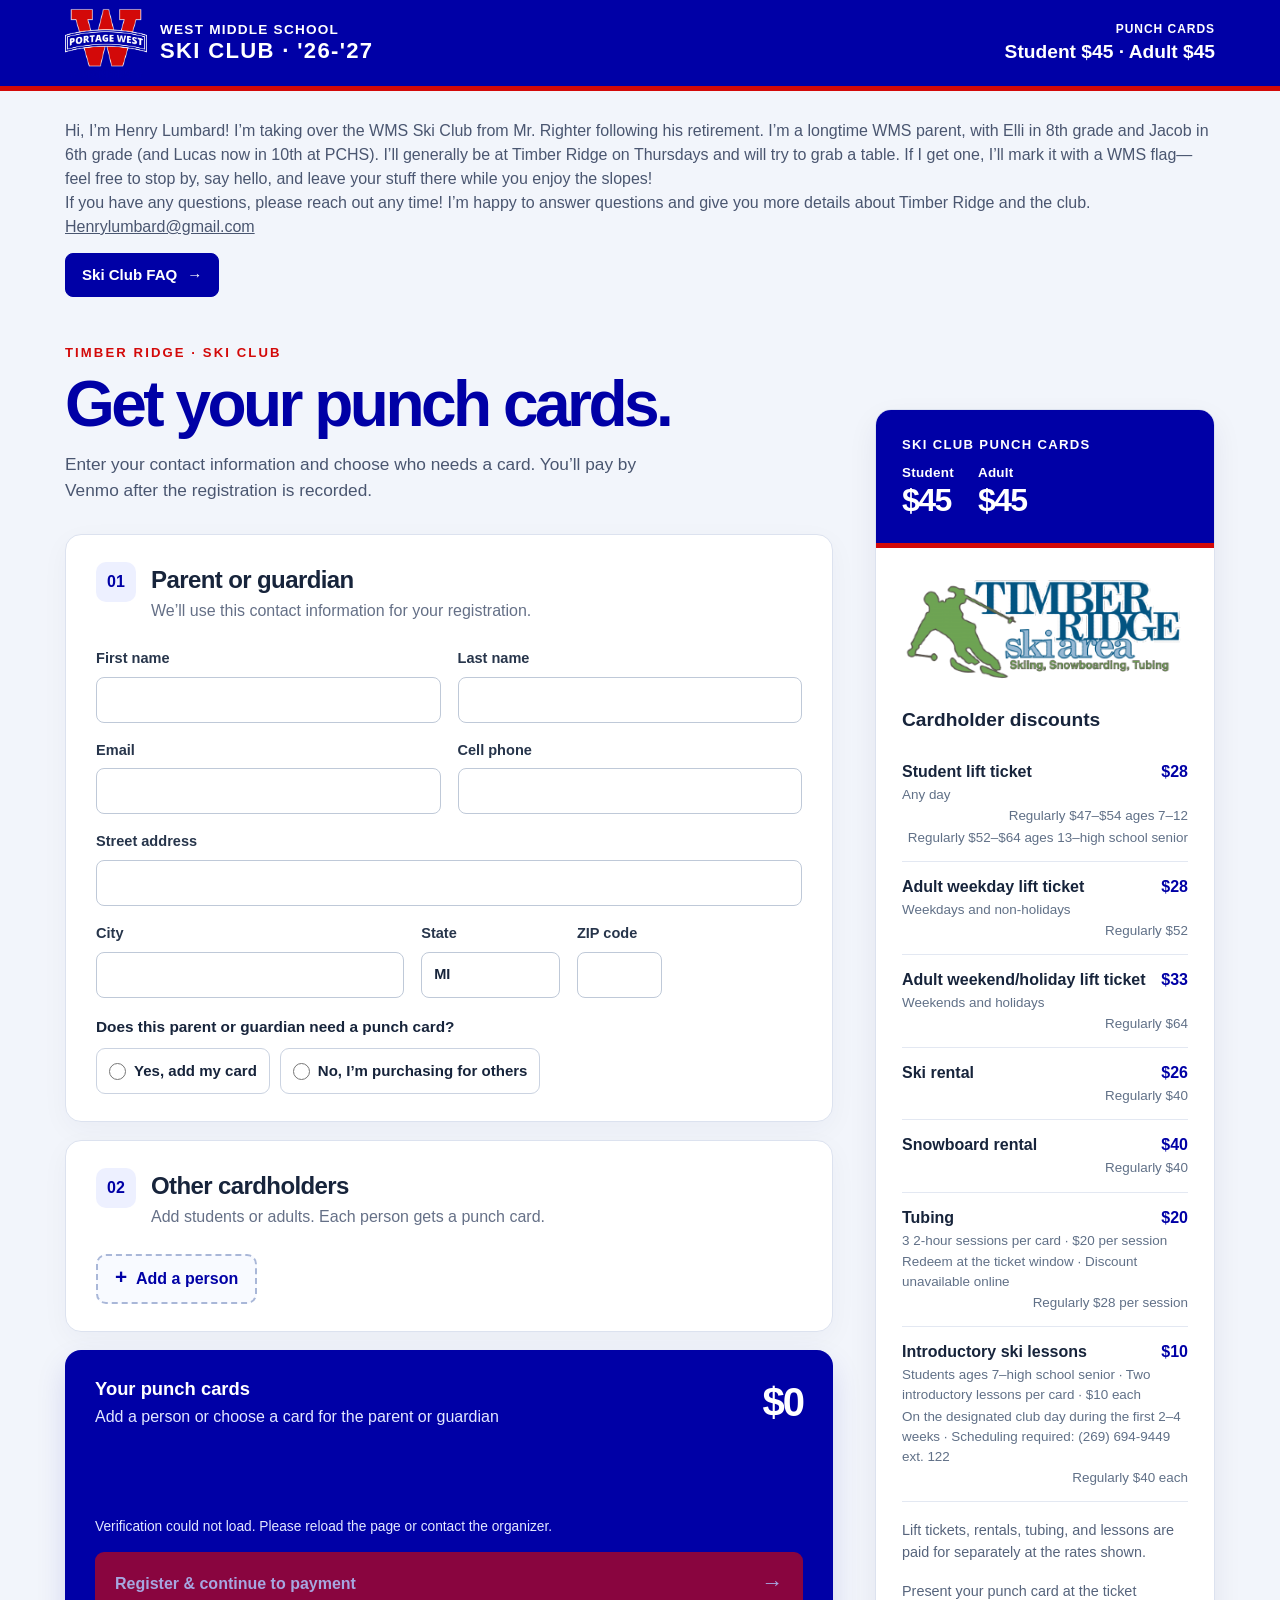
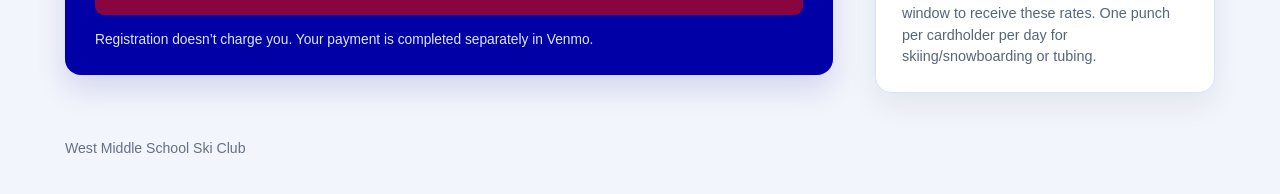
==== commit 5628c3f5: "Style introduction FAQ link as a compact blue button" ====
--- a/index.html
+++ b/index.html
@@ -28,6 +28,11 @@
   <link rel="stylesheet" href="styles-registration-settings.css?v=20261012-turnstile">
   <script src="config.js?v=20261012-static-registration" defer></script>
   <script src="script.js?v=20261012-static-registration" defer></script>
+  <style>
+    .club-welcome .faq-button{display:inline-flex;align-items:center;gap:10px;min-height:44px;margin-top:14px;padding:9px 16px;border:1px solid #0000a6;border-radius:8px;background:#0000a6;color:#fff;font-size:.94rem;font-weight:700;line-height:1.4;text-decoration:none;transition:background .15s ease}
+    .club-welcome .faq-button:hover{background:#000078;border-color:#000078}
+    .club-welcome .faq-button:focus-visible{outline:3px solid #d30909;outline-offset:3px}
+  </style>
 </head>
 <body>
   <header class="site-header">
@@ -42,7 +47,8 @@
 
   <section class="wrap club-welcome" aria-label="A welcome from the ski club organizer">
     <p>Hi, I’m Henry Lumbard! I’m taking over the WMS Ski Club from Mr. Righter following his retirement. I’m a longtime WMS parent, with Elli in 8th grade and Jacob in 6th grade (and Lucas now in 10th at PCHS). I’ll generally be at Timber Ridge on Thursdays and will try to grab a table. If I get one, I’ll mark it with a WMS flag—feel free to stop by, say hello, and leave your stuff there while you enjoy the slopes!</p>
-    <p>If you have any questions, please reach out any time! I’m happy to answer questions and give you more details about Timber Ridge and the club. <a href="mailto:Henrylumbard@gmail.com">Henrylumbard@gmail.com</a> Have questions? <a href="faq.html">Visit our Ski Club FAQ.</a></p>
+    <p>If you have any questions, please reach out any time! I’m happy to answer questions and give you more details about Timber Ridge and the club. <a href="mailto:Henrylumbard@gmail.com">Henrylumbard@gmail.com</a></p>
+    <a class="faq-button" href="faq.html">Ski Club FAQ <span aria-hidden="true">→</span></a>
   </section>
 
   <main class="wrap main-grid">
